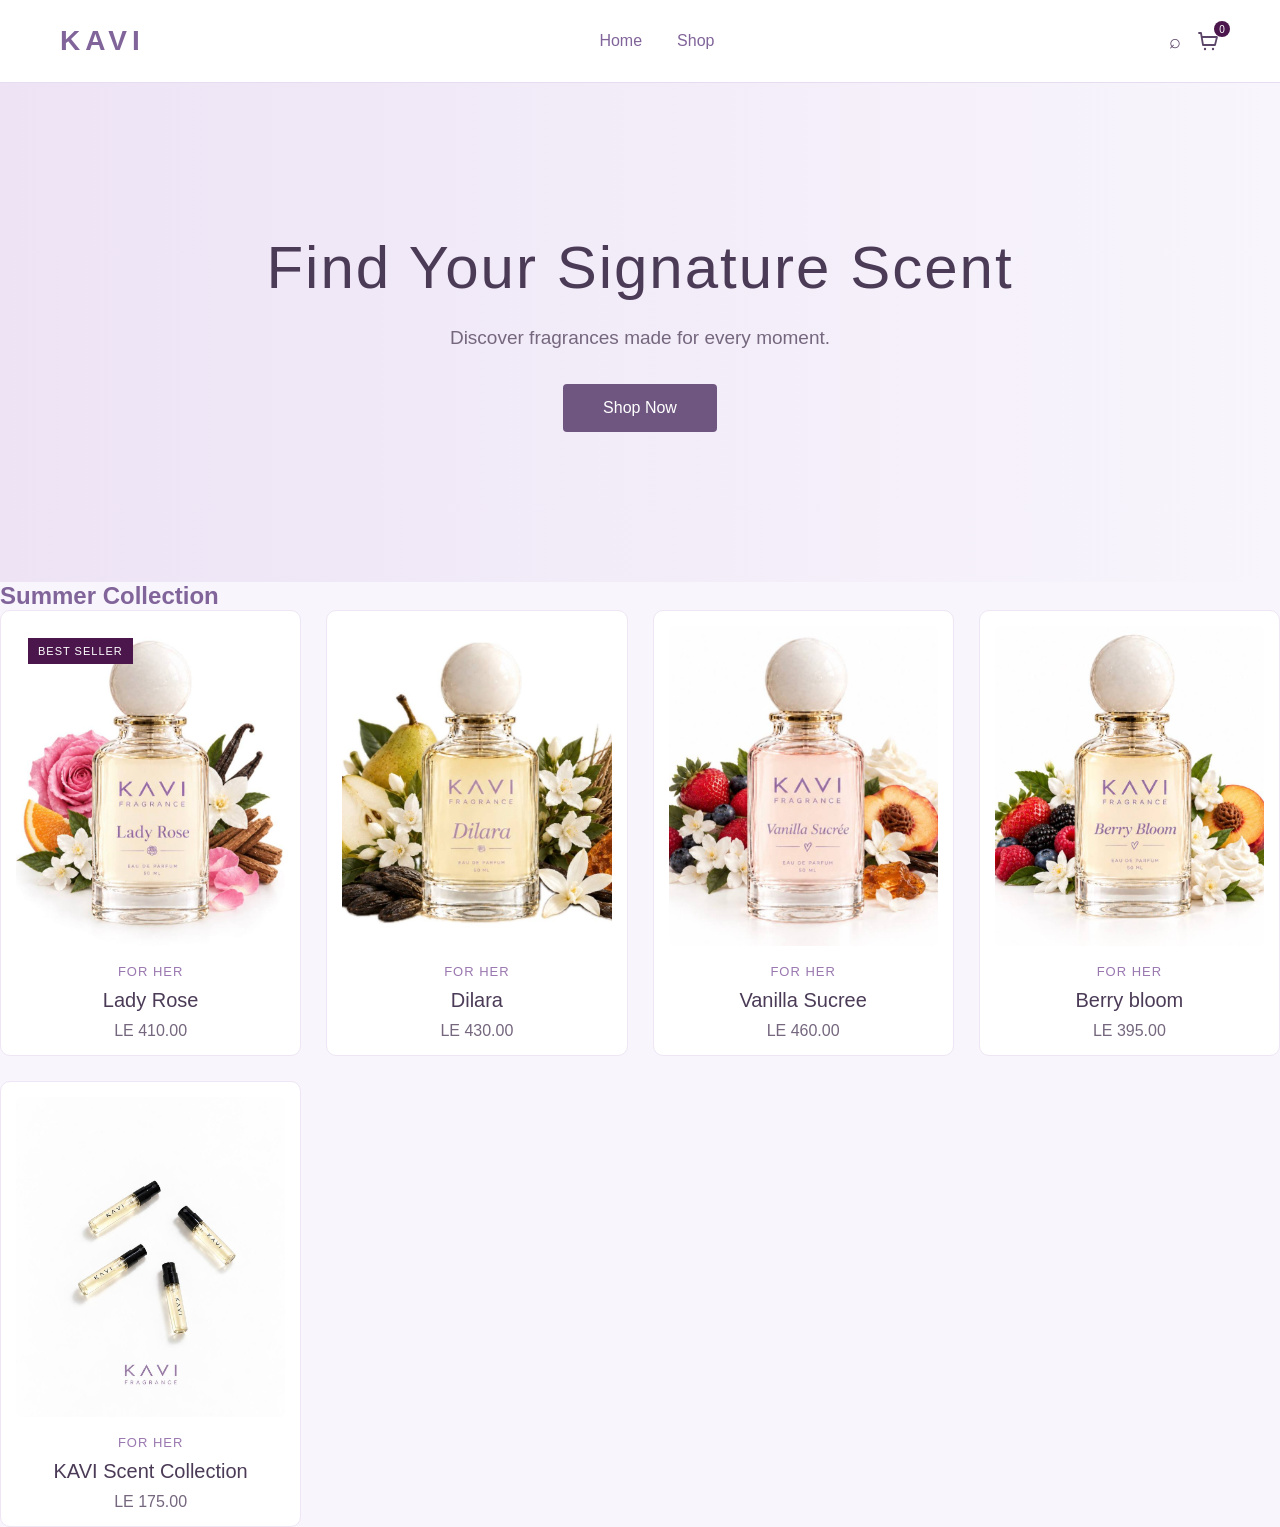
==== index.html @ ab29f510 "Add files via upload" ====
<!DOCTYPE html>
<html lang="en">
<head>
    <meta charset="UTF-8">
    <meta name="viewport" content="width=device-width, initial-scale=1.0">
    <title>kavi fragrances</title>
    <link rel="stylesheet" href="css/style.css">
</head>
<body>
    <header>
    <div class="logo">KAVI</div>

    <nav>
        <a href="#">Home</a>
        <a href="#">Shop</a>
       
    </nav>

    <div class="icons">
    <span onclick="window.location.href='search.html'">⌕</span>

    <span class="cart-icon" onclick="window.location.href='cart.html'">
        <svg width="24" height="24" viewBox="0 0 24 24" fill="none">
            <path d="M3 4H5L7 16H19L21 8H6"
                  stroke="currentColor"
                  stroke-width="1.8"
                  stroke-linecap="round"
                  stroke-linejoin="round"/>
            <circle cx="9" cy="20" r="1.2" fill="currentColor"/>
            <circle cx="17" cy="20" r="1.2" fill="currentColor"/>
        </svg>

        <span id="cart-count">0</span>
    </span>
</div>
    </div>
</header>
<section class="hero">
    <h1>Find Your Signature Scent</h1>

 <p>Discover fragrances made for every moment.</p>

 <a href="#">Shop Now</a>

</section>
<h2>Summer Collection</h2>

<div class="product-container">

    <a href="./product.html" class="product-card">

    <div class="home-product-image">

        <span class="best-seller">BEST SELLER</span>

        <img src="image/p1.jpg" alt="Lady Rose">

    </div>

    <p>For Her</p>
    <h3>Lady Rose</h3>
    <p>LE 410.00</p>

</a>


    <a href="./product2.html" class="product-card">
        <img src="image/p2.jpg" alt="Dilara">
        <p>For Her</p>
        <h3>Dilara</h3>
        <p>LE 430.00</p>
    </a>


    <a href="./product3.html" class="product-card">
        <img src="image/p3.jpg" alt="Vanilla Sucree">
        <p>For Her</p>
        <h3>Vanilla Sucree</h3>
        <p>LE 460.00</p>
    </a>


    <a href="./product4.html" class="product-card">
        <img src="image/p4.jpg" alt="Berry bloom">
        <p>For Her</p>
        <h3>Berry bloom</h3>
        <p>LE 395.00</p>
    </a>
<a href="product5test.html" class="product-card">

    <div class="home-product-image">

        <img src="image/test1.jpg" alt="KAVI Scent Collection">

    </div>

    <p>For Her</p>

    <h3>KAVI Scent Collection</h3>

    <p>LE 175.00</p>


</a>
</div>

<script src="script.js"></script>

</body>
</html>
---- css/style.css ----
/* =========================
   GENERAL
========================= */

* {
    margin: 0;
    padding: 0;
    box-sizing: border-box;
}

body {
    font-family: Arial, sans-serif;
    background-color: #F8F5FC;
    color: #80649A;
}


/* =========================
   HEADER
========================= */

header {
    display: flex;
    justify-content: space-between;
    align-items: center;
    padding: 25px 60px;
    background-color: #FFFFFF;
    border-bottom: 1px solid #E7DDF0;
}

.logo {
    font-size: 28px;
    letter-spacing: 5px;
    font-weight: bold;
    color: #80649A;
}

nav {
    display: flex;
    gap: 35px;
}

nav a {
    text-decoration: none;
    color: #80649A;
    font-size: 16px;
}

nav a:hover {
    color: #9A78B0;
}

.icons {
    display: flex;
    gap: 18px;
    font-size: 20px;
    color: #5B4568;
}


/* =========================
   HERO
========================= */

.hero {
    text-align: center;
    padding: 150px 20px;
    background: linear-gradient(
        to right,
        #EDE3F5,
        #F8F5FC
    );
}

.hero h1 {
    font-size: 60px;
    font-weight: 500;
    letter-spacing: 2px;
    margin-bottom: 25px;
    color: #4B3B57;
}

.hero p {
    font-size: 19px;
    color: #75677E;
    margin-bottom: 35px;
}

.hero a {
    display: inline-block;
    background-color: #6F5680;
    color: white;
    padding: 15px 40px;
    text-decoration: none;
    border-radius: 4px;
    transition: 0.3s;
}

.hero a:hover {
    background-color: #9A78B0;
}


/* =========================
   PRODUCTS
========================= */

.products {
    padding: 80px 60px;
    background-color: #F8F5FC;
}

.products h2 {
    text-align: center;
    font-size: 29px;
    font-weight: 500;
    margin-bottom: 50px;
    letter-spacing: 2px;
    color: #60447a !important;
}

.product-container {
    display: grid;
    grid-template-columns: repeat(4, 1fr);
    gap: 25px;
}

.product-card {
    background-color: #FFFFFF;
    padding: 15px;
    text-align: center;
    border-radius: 10px;
    transition: 0.3s;
    border: 1px solid #EEE6F4;
}

.product-card:hover {
    transform: translateY(-8px);
    box-shadow: 0 10px 25px rgba(91, 69, 104, 0.12);
}

.product-card img {
    width: 100%;
    height: 320px;
    object-fit: cover;
    display: block;
    border-radius: 7px;
}

.product-card p:first-of-type {
    margin-top: 18px;
    font-size: 13px;
    color: #9A78B0;
    text-transform: uppercase;
    letter-spacing: 1px;
}

.product-card h3 {
    font-size: 20px;
    font-weight: 500;
    margin: 10px 0;
    color: #4B3B57;
}

.product-card p {
    color: #75677E;
}

.product-card button {
    background-color: #6F5680;
    color: white;
    border: none;
    padding: 12px 25px;
    margin-top: 12px;
    cursor: pointer;
    border-radius: 4px;
    transition: 0.3s;
}

.product-card button:hover {
    background-color: #9A78B0;
}


/* =========================
   PRODUCT DETAILS
========================= */

.product-details {
    display: grid;
    grid-template-columns: 1fr 1fr;
    gap: 70px;
    padding: 80px 100px;
    background-color: #F8F5FC;
}

.product-image img {
    width: 100%;
    height: 600px;
    object-fit: cover;
    border-radius: 10px;
}

.product-info {
    padding: 30px 20px;
}

.product-category {
    color: #9A78B0;
    font-size: 13px;
    letter-spacing: 2px;
    margin-bottom: 15px;
}

.product-info h1 {
    font-size: 45px;
    font-weight: 500;
    margin-bottom: 15px;
    color: #4B3B57;
}

.product-price {
    font-size: 20px;
    margin-bottom: 30px;
    color: #6F5680;
}

.product-description {
    color: #75677E;
    line-height: 1.8;
    margin-bottom: 35px;
}

.size h3,
.quantity h3 {
    font-size: 16px;
    margin-bottom: 12px;
    color: #4B3B57;
}

.size button {
    padding: 12px 25px;
    background-color: #FFFFFF;
    border: 1px solid #9A78B0;
    color: #5B4568;
    margin-right: 8px;
    cursor: pointer;
    border-radius: 4px;
}

.size button:hover {
    background-color: #EDE3F5;
}

.quantity {
    margin-top: 30px;
}

.quantity button {
    width: 40px;
    height: 40px;
    border: 1px solid #D8C9E2;
    background-color: #FFFFFF;
    color: #5B4568;
    cursor: pointer;
}

.quantity span {
    margin: 0 15px;
}

.product-buttons {
    margin-top: 35px;
}

.product-buttons button {
    padding: 15px 35px;
    margin-right: 10px;
    border: none;
    background-color: #6F5680;
    color: white;
    cursor: pointer;
    border-radius: 4px;
    transition: 0.3s;
}

.product-buttons button:hover {
    background-color: #9A78B0;
}


/* =========================
   CART
========================= */

.cart {
    padding: 80px 100px;
    background-color: #F8F5FC;
    min-height: 600px;
}

.cart h1 {
    text-align: center;
    font-size: 40px;
    font-weight: 500;
    margin-bottom: 50px;
    color: #4B3B57;
}

.cart-item {
    display: flex;
    gap: 30px;
    background-color: #FFFFFF;
    padding: 25px;
    max-width: 900px;
    margin: auto;
    border-radius: 10px;
    border: 1px solid #EEE6F4;
}

.cart-item img {
    width: 180px;
    height: 200px;
    object-fit: cover;
    border-radius: 7px;
}

.cart-info {
    padding: 15px;
}

.cart-info h2 {
    margin-bottom: 15px;
    color: #4B3B57;
}

.cart-info p {
    margin-bottom: 10px;
    color: #75677E;
}

.cart-total {
    max-width: 900px;
    margin: 30px auto;
    text-align: right;
}

.cart-total h2 {
    margin-bottom: 20px;
    color: #4B3B57;
}

.cart-total a {
    display: inline-block;
    padding: 14px 30px;
    background-color: #6F5680;
    color: white;
    text-decoration: none;
    border-radius: 4px;
}

.cart-total a:hover {
    background-color: #9A78B0;
}
.product-buttons button:hover {
    background-color: #9A78B0;
}


/* MOBILE */
@media (max-width: 768px) {
    header {
    padding: 20px;
}

nav {
    gap: 15px;
}

nav a {
    font-size: 13px;
}

.icons {
    gap: 8px;
    font-size: 17px;
}

.hero {
    padding: 100px 20px;
}

.hero h1 {
    font-size: 38px;
}

.hero p {
    font-size: 16px;
}

.products {
    padding: 50px 20px;
}

.product-container {
    grid-template-columns: 1fr 1fr;
    gap: 15px;
}

.product-card {
    padding: 10px;
}

.product-card img {
    height: 220px;
}

.product-card h3 {
    font-size: 17px;
}

.product-card button {
    padding: 10px 15px;
    font-size: 13px;
}

}
.icons {
    display: flex;
    align-items: center;
    gap: 15px;
}

.cart-icon {
    position: relative;
    display: inline-flex;
    align-items: center;
    justify-content: center;
    cursor: pointer;
}

#cart-count {
    #cart-count {
    position: absolute;
    top: 2px;
    right: 2px;
    background: black;
    color: white;
    width: 15px;
    height: 15px;
    border-radius: 50%;
    font-size: 9px;
    line-height: 15px;
    text-align: center;
    z-index: 10;
}
}
.size-btn {
    padding: 10px 20px;
    border: 1px solid #ccc;
    background: white;
    cursor: pointer;
    margin-right: 8px;
}

.size-btn.selected {
    background: black;
    color: white;
    border-color: black;
}
.product-card {
    text-decoration: none;
    color: inherit;
    display: block;
    cursor: pointer;
    transition: 0.3s;
}

.product-card:hover {
    transform: translateY(-5px);
}
.home-product-image {
    position: relative;
}

.home-product-image img {
    width: 100%;
    display: block;
}

.best-seller {
    position: absolute;
    top: 12px;
    left: 12px;
    background: #4B164C;
    color: white;
    padding: 7px 10px;
    font-size: 11px;
    letter-spacing: 1px;
    z-index: 5;
}
.cart-icon {
    position: relative;
    display: inline-flex;
    align-items: center;
    justify-content: center;
    cursor: pointer;
}

.cart-icon svg {
    transition: 0.2s ease;
}

.cart-icon:hover svg {
    transform: scale(1.1);
}

#cart-count {
    position: absolute;
    top: -8px;
    right: -10px;
    background: #4B164C;
    color: white;
    font-size: 10px;
    min-width: 16px;
    height: 16px;
    border-radius: 50%;
    display: flex;
    align-items: center;
    justify-content: center;
}
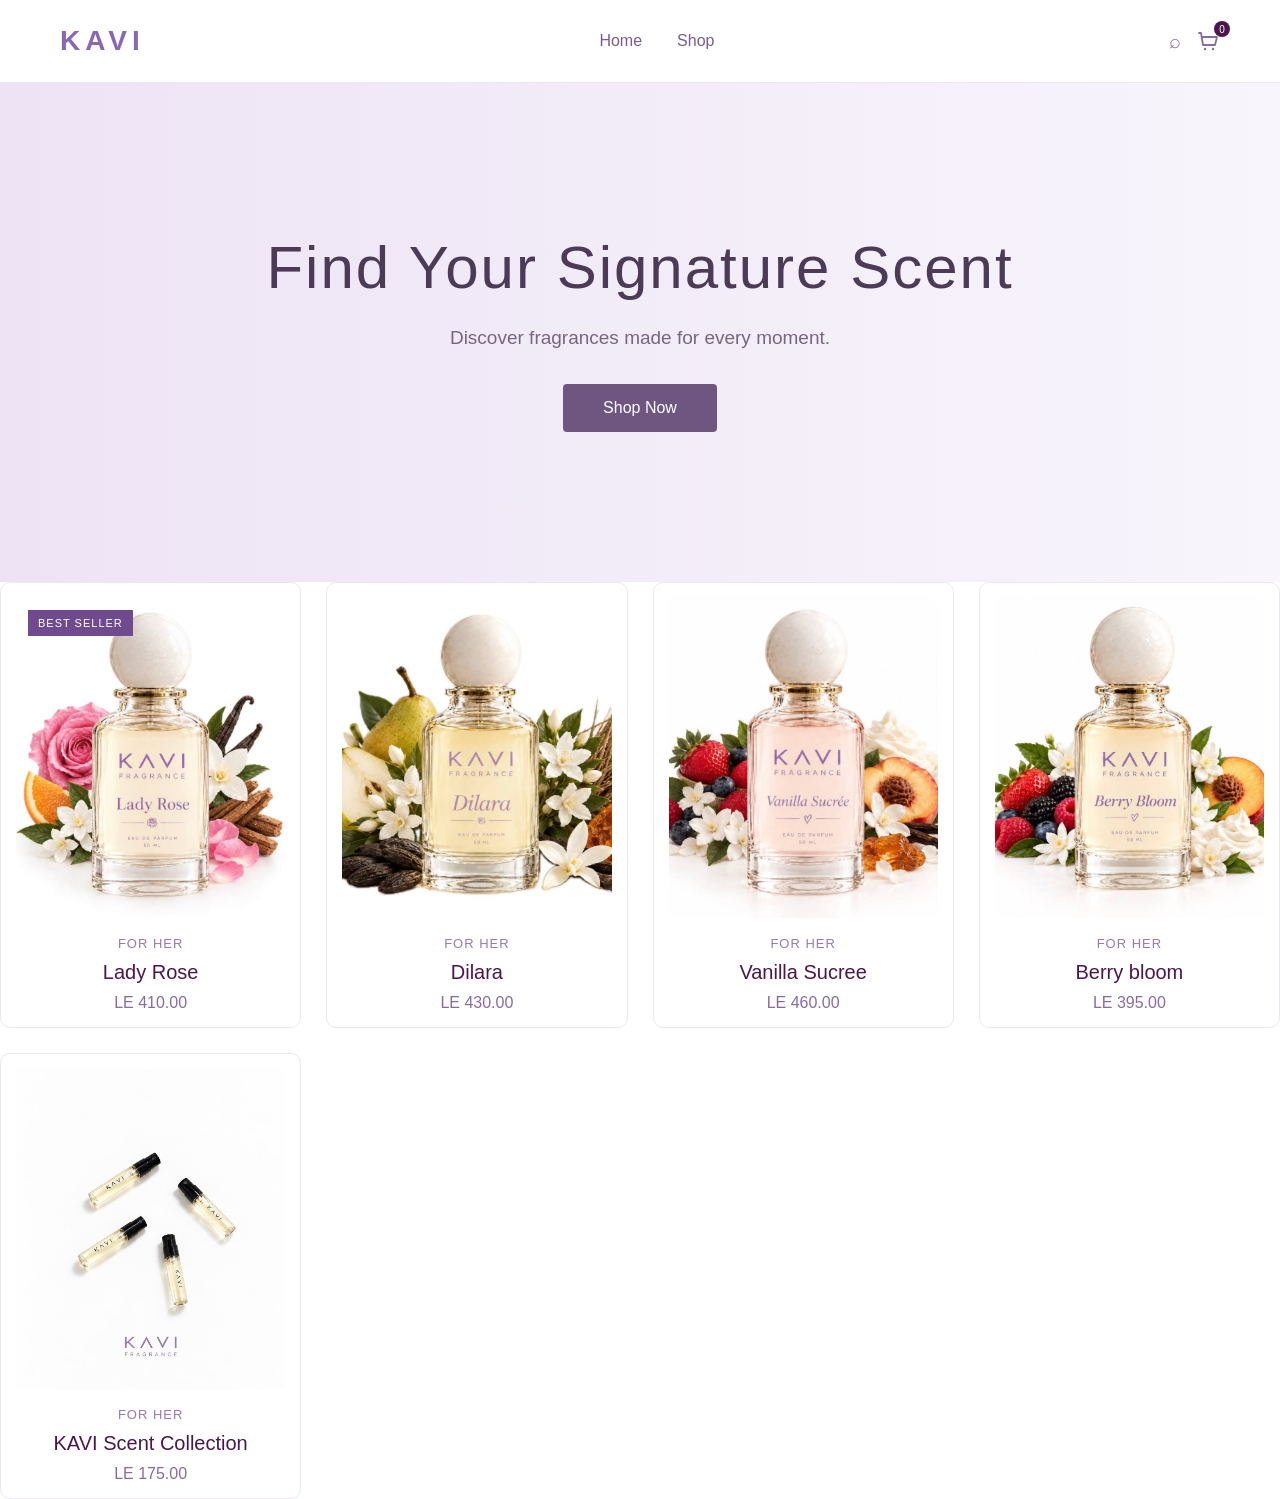
==== commit 78ae0721: "Add files via upload" ====
--- a/index.html
+++ b/index.html
@@ -43,7 +43,7 @@
  <a href="#">Shop Now</a>
 
 </section>
-<h2>Summer Collection</h2>
+
 
 <div class="product-container">
 
--- a/css/style.css
+++ b/css/style.css
@@ -528,4 +528,353 @@
     display: flex;
     align-items: center;
     justify-content: center;
+}
+/* MOBILE PRODUCT PAGE FIX */
+
+@media (max-width: 768px) {
+
+    .product-details {
+        display: flex;
+        flex-direction: column;
+        gap: 20px;
+        padding: 30px 20px;
+    }
+
+    .product-image {
+        width: 100%;
+        min-height: 350px;
+        position: relative;
+        display: flex;
+        align-items: center;
+        justify-content: center;
+    }
+
+    .product-image img {
+        width: 100%;
+        max-width: 100%;
+        height: 350px;
+        object-fit: contain;
+    }
+
+    .product-info {
+        width: 100%;
+        padding: 20px 10px;
+    }
+
+    .product-info h1 {
+        font-size: 36px;
+    }
+
+    .product-description {
+        font-size: 16px;
+    }
+
+    .size-btn {
+        padding: 12px 25px;
+    }
+
+    .quantity {
+        margin-top: 25px;
+    }
+
+    .product-buttons {
+        display: flex;
+        gap: 10px;
+        width: 100%;
+    }
+
+    .product-buttons button {
+        flex: 1;
+        padding: 14px 10px;
+        margin-right: 0;
+        font-size: 14px;
+    }
+
+    .image-arrow {
+        width: 38px;
+        height: 38px;
+        font-size: 24px;
+    }
+
+    .prev-arrow {
+        left: 5px;
+    }
+
+    .next-arrow {
+        right: 5px;
+    }
+
+}
+/* MOBILE CART FIX */
+
+@media (max-width: 768px) {
+
+    .cart {
+        padding: 30px 15px;
+    }
+
+    .cart h1 {
+        font-size: 32px;
+        margin-bottom: 25px;
+    }
+
+    .cart-item {
+        display: flex;
+        flex-direction: column;
+        width: 100%;
+        padding: 20px;
+        margin-bottom: 20px;
+        box-sizing: border-box;
+    }
+
+    .cart-item img {
+        width: 180px;
+        height: 180px;
+        object-fit: contain;
+        margin: 0 auto 20px;
+    }
+
+    .cart-info {
+        width: 100%;
+        text-align: center;
+    }
+
+    .cart-info h2 {
+        font-size: 22px;
+        margin-bottom: 10px;
+    }
+
+    .cart-info p {
+        font-size: 15px;
+        margin: 8px 0;
+    }
+
+    .cart-info .quantity {
+        display: flex;
+        justify-content: center;
+        align-items: center;
+        gap: 15px;
+        margin: 15px 0;
+    }
+
+    .cart-info .quantity button {
+        width: 38px;
+        height: 38px;
+        padding: 0;
+    }
+
+    .cart-info > button {
+        padding: 10px 20px;
+        margin-top: 10px;
+    }
+
+    .cart-total {
+        width: 100%;
+        box-sizing: border-box;
+        text-align: center;
+        padding: 20px 10px;
+    }
+
+    .cart-total h2 {
+        font-size: 22px;
+    }
+
+    .cart-total a {
+        display: block;
+        width: 100%;
+        box-sizing: border-box;
+        padding: 14px;
+        margin-top: 15px;
+    }
+
+}
+/* =================================
+   KAVI - LUXURY PURPLE THEME
+   ================================= */
+
+body {
+    background: #ffffff;
+    color: #4B164C;
+}
+
+/* HEADER */
+
+header {
+    background: #ffffff;
+    border-bottom: 1px solid #eee6f2;
+}
+
+.logo {
+    color: #8968b1;
+}
+
+nav a {
+    color: #7B5A91;
+}
+
+nav a:hover {
+    color: #4B164C;
+}
+
+/* ICONS */
+
+.icons span {
+    color: #8B6AA3;
+}
+
+.icons span:hover {
+    color: #4B164C;
+}
+
+.cart-icon {
+    color: #8B6AA3;
+}
+
+.cart-icon:hover {
+    color: #4B164C;
+}
+
+#cart-count {
+    background: #4B164C;
+    color: white;
+}
+
+/* HOME HERO */
+
+.hero {
+    background-color: #ffffff;
+    color: #4B164C;
+}
+
+/* HEADINGS */
+
+h1,
+h2,
+h3 {
+    color: #4B164C;
+}
+
+/* PRODUCT CARDS */
+
+.product-card {
+    background: #ffffff;
+    color: #4B164C;
+}
+
+.product-card p {
+    color: #8B6AA3;
+}
+
+.product-card h3 {
+    color: #4B164C;
+}
+
+.product-card:hover {
+    box-shadow: 0 8px 25px rgba(75, 22, 76, 0.10);
+}
+
+/* PRODUCT PAGE */
+
+.product-details {
+    background: #ffffff;
+}
+
+.product-category {
+    color: #9B7EAD;
+}
+
+.product-price {
+    color: #4B164C;
+}
+
+.product-description {
+    color: #6F6275;
+}
+
+/* SIZE BUTTONS */
+
+.size-btn {
+    background: #ffffff;
+    color: #6F4A8E;
+    border: 1px solid #BDA8CC;
+}
+
+.size-btn:hover,
+.size-btn.selected {
+    background: #8B6AA3;
+    color: white;
+    border-color: #8B6AA3;
+}
+
+/* QUANTITY */
+
+.quantity button {
+    background: #ffffff;
+    color: #6F4A8E;
+    border: 1px solid #D2C3DB;
+}
+
+.quantity button:hover {
+    background: #8B6AA3;
+    color: white;
+}
+
+/* ADD TO CART + BUY NOW */
+
+.product-buttons button {
+    background: linear-gradient(
+        135deg,
+        #B99AC9,
+        #6F4A8E
+    );
+
+    color: white;
+    border: none;
+}
+
+.product-buttons button:hover {
+    background: linear-gradient(
+        135deg,
+        #6F4A8E,
+        #4B164C
+    );
+}
+
+/* CART */
+
+.cart {
+    background: #ffffff;
+}
+
+.cart-item {
+    background: #ffffff;
+    border: 1px solid #eee6f2;
+}
+
+.cart-info h2 {
+    color: #4B164C;
+}
+
+.cart-info p {
+    color: #6F6275;
+}
+
+.cart-total {
+    color: #4B164C;
+}
+
+.cart-total a {
+    background: #8B6AA3;
+    color: white;
+}
+
+.cart-total a:hover {
+    background: #4B164C;
+}
+
+/* BEST SELLER */
+
+.best-seller {
+    background: #6F4A8E;
+    color: white;
 }
